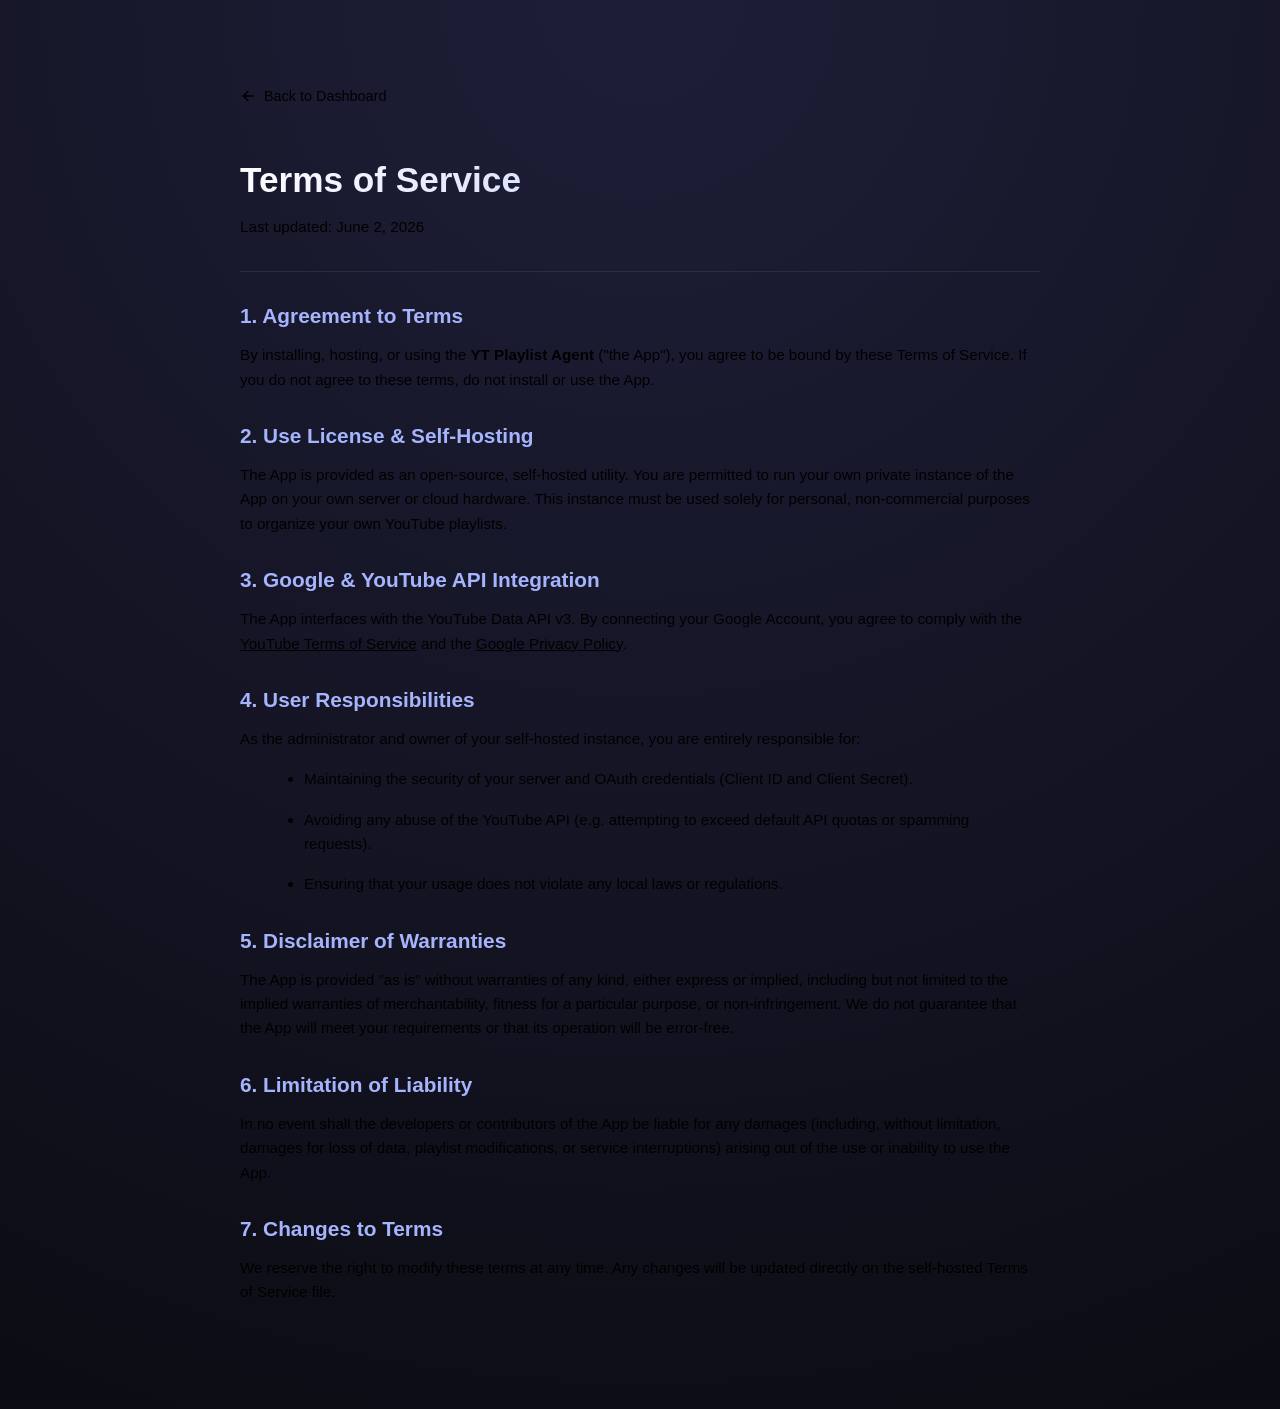
==== static/terms.html @ 47727ad0 "feat: add Terms of Service page and links to login page footer" ====
<!DOCTYPE html>
<html lang="en">
<head>
    <meta charset="UTF-8">
    <meta name="viewport" content="width=device-width, initial-scale=1.0">
    <title>Terms of Service - YT Playlist Agent</title>
    <link rel="stylesheet" href="/static/style.css">
    <style>
        body {
            font-family: 'Outfit', sans-serif;
            background-color: rgb(20, 20, 28) !important;
            background-image: radial-gradient(circle at top, #1e1e38 0%, #0c0c14 100%) !important;
            color: var(--text-primary);
            min-height: 100vh;
            display: flex;
            align-items: center;
            justify-content: center;
            padding: 2rem 1rem;
        }
        .terms-card {
            max-width: 800px;
            width: 100%;
            padding: 3rem;
            border-radius: 20px;
            margin: auto;
        }
        h1 {
            font-size: 2.2rem;
            font-weight: 800;
            margin-bottom: 0.5rem;
            background: linear-gradient(135deg, #fff 0%, #a5b4fc 100%);
            -webkit-background-clip: text;
            -webkit-text-fill-color: transparent;
        }
        h2 {
            font-size: 1.3rem;
            font-weight: 600;
            margin-top: 2rem;
            margin-bottom: 0.75rem;
            color: #a5b4fc;
        }
        p, li {
            color: var(--text-secondary);
            font-size: 0.95rem;
            line-height: 1.6;
            margin-bottom: 1rem;
        }
        ul, ol {
            margin-left: 1.5rem;
            margin-bottom: 1rem;
        }
        .back-link {
            display: inline-flex;
            align-items: center;
            gap: 8px;
            color: var(--primary);
            text-decoration: none;
            font-weight: 500;
            font-size: 0.9rem;
            margin-bottom: 2rem;
            transition: color 0.2s;
        }
        .back-link:hover {
            color: #60a5fa;
        }
        hr {
            border: 0;
            height: 1px;
            background: rgba(255, 255, 255, 0.08);
            margin: 2rem 0;
        }
    </style>
</head>
<body>
    <div class="terms-card glass">
        <a href="/" class="back-link">
            <svg width="16" height="16" viewBox="0 0 24 24" fill="none" stroke="currentColor" stroke-width="2.5" stroke-linecap="round" stroke-linejoin="round"><line x1="19" y1="12" x2="5" y2="12"></line><polyline points="12 19 5 12 12 5"></polyline></svg>
            Back to Dashboard
        </a>
        <h1>Terms of Service</h1>
        <p>Last updated: June 2, 2026</p>
        
        <hr>

        <h2>1. Agreement to Terms</h2>
        <p>By installing, hosting, or using the <strong>YT Playlist Agent</strong> ("the App"), you agree to be bound by these Terms of Service. If you do not agree to these terms, do not install or use the App.</p>

        <h2>2. Use License & Self-Hosting</h2>
        <p>The App is provided as an open-source, self-hosted utility. You are permitted to run your own private instance of the App on your own server or cloud hardware. This instance must be used solely for personal, non-commercial purposes to organize your own YouTube playlists.</p>

        <h2>3. Google & YouTube API Integration</h2>
        <p>The App interfaces with the YouTube Data API v3. By connecting your Google Account, you agree to comply with the <a href="https://www.youtube.com/t/terms" target="_blank" style="color: var(--primary);">YouTube Terms of Service</a> and the <a href="https://policies.google.com/privacy" target="_blank" style="color: var(--primary);">Google Privacy Policy</a>.</p>

        <h2>4. User Responsibilities</h2>
        <p>As the administrator and owner of your self-hosted instance, you are entirely responsible for:</p>
        <ul>
            <li>Maintaining the security of your server and OAuth credentials (Client ID and Client Secret).</li>
            <li>Avoiding any abuse of the YouTube API (e.g. attempting to exceed default API quotas or spamming requests).</li>
            <li>Ensuring that your usage does not violate any local laws or regulations.</li>
        </ul>

        <h2>5. Disclaimer of Warranties</h2>
        <p>The App is provided "as is" without warranties of any kind, either express or implied, including but not limited to the implied warranties of merchantability, fitness for a particular purpose, or non-infringement. We do not guarantee that the App will meet your requirements or that its operation will be error-free.</p>

        <h2>6. Limitation of Liability</h2>
        <p>In no event shall the developers or contributors of the App be liable for any damages (including, without limitation, damages for loss of data, playlist modifications, or service interruptions) arising out of the use or inability to use the App.</p>

        <h2>7. Changes to Terms</h2>
        <p>We reserve the right to modify these terms at any time. Any changes will be updated directly on the self-hosted Terms of Service file.</p>
    </div>
</body>
</html>
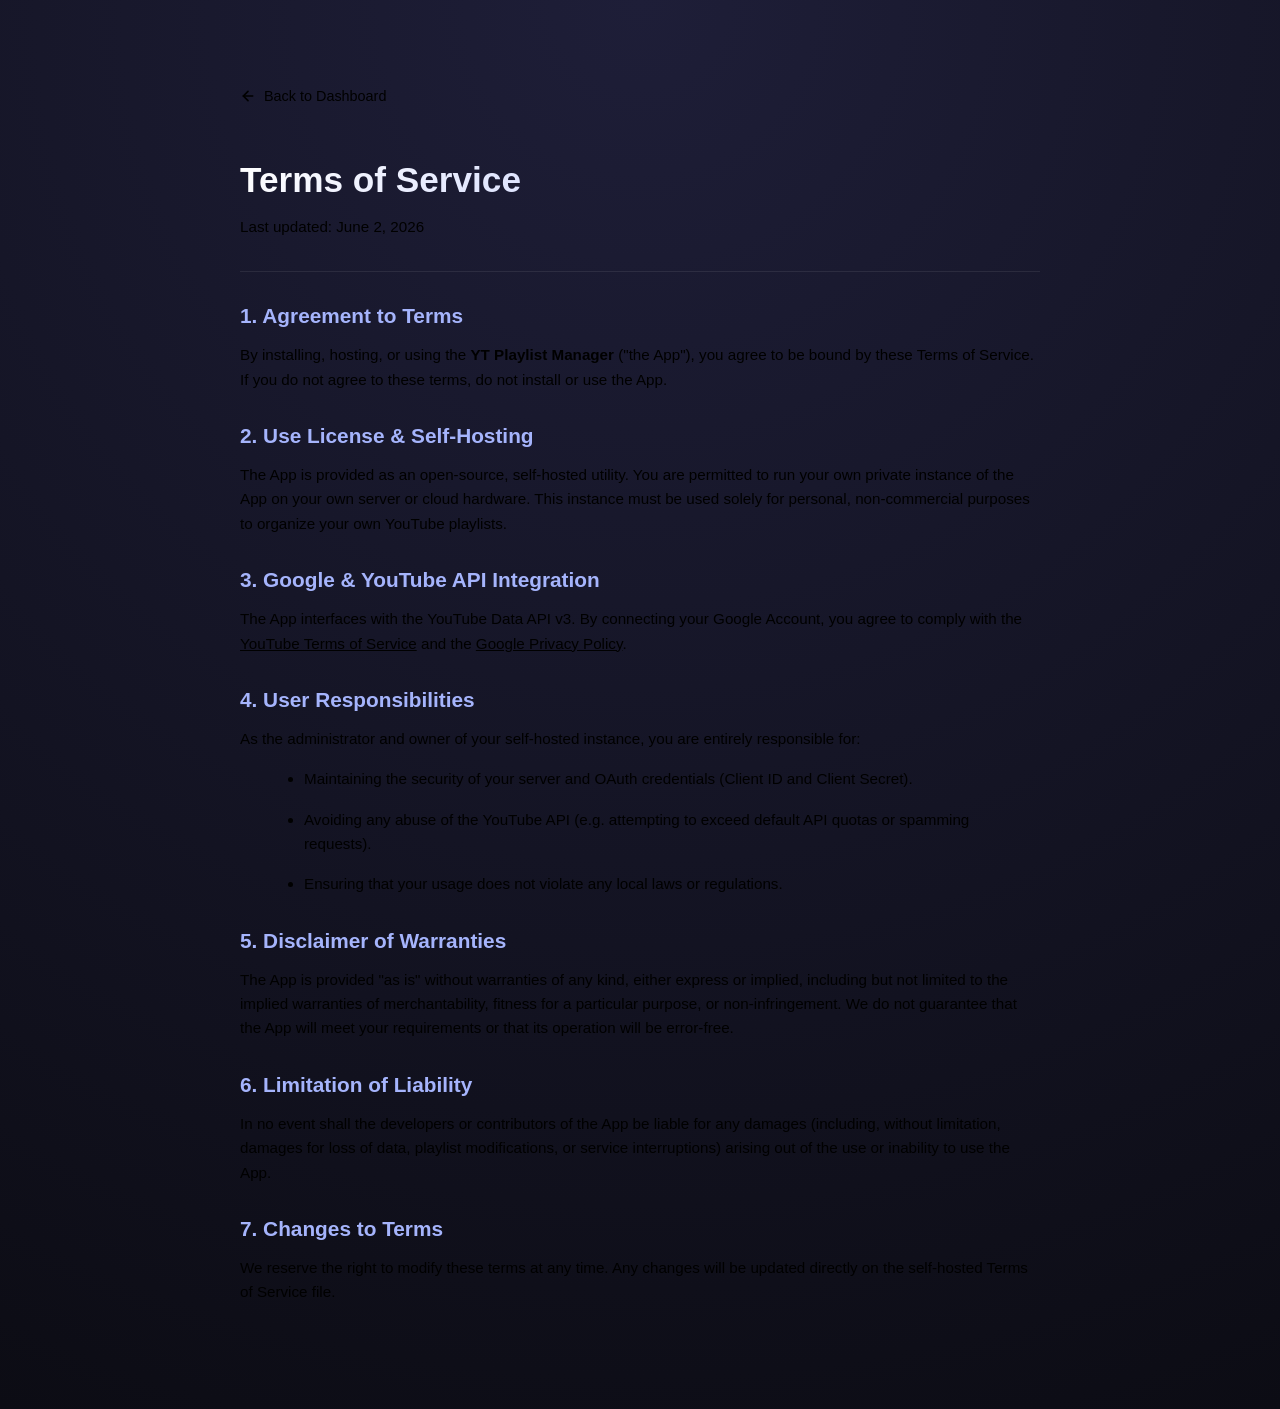
==== commit 7cf11a25: "Rebrand YouTube Playlist Agent to YT Playlist Manager and rename files" ====
--- a/static/terms.html
+++ b/static/terms.html
@@ -3,7 +3,7 @@
 <head>
     <meta charset="UTF-8">
     <meta name="viewport" content="width=device-width, initial-scale=1.0">
-    <title>Terms of Service - YT Playlist Agent</title>
+    <title>Terms of Service - YT Playlist Manager</title>
     <link rel="stylesheet" href="/static/style.css">
     <style>
         body {
@@ -83,7 +83,7 @@
         <hr>
 
         <h2>1. Agreement to Terms</h2>
-        <p>By installing, hosting, or using the <strong>YT Playlist Agent</strong> ("the App"), you agree to be bound by these Terms of Service. If you do not agree to these terms, do not install or use the App.</p>
+        <p>By installing, hosting, or using the <strong>YT Playlist Manager</strong> ("the App"), you agree to be bound by these Terms of Service. If you do not agree to these terms, do not install or use the App.</p>
 
         <h2>2. Use License & Self-Hosting</h2>
         <p>The App is provided as an open-source, self-hosted utility. You are permitted to run your own private instance of the App on your own server or cloud hardware. This instance must be used solely for personal, non-commercial purposes to organize your own YouTube playlists.</p>
